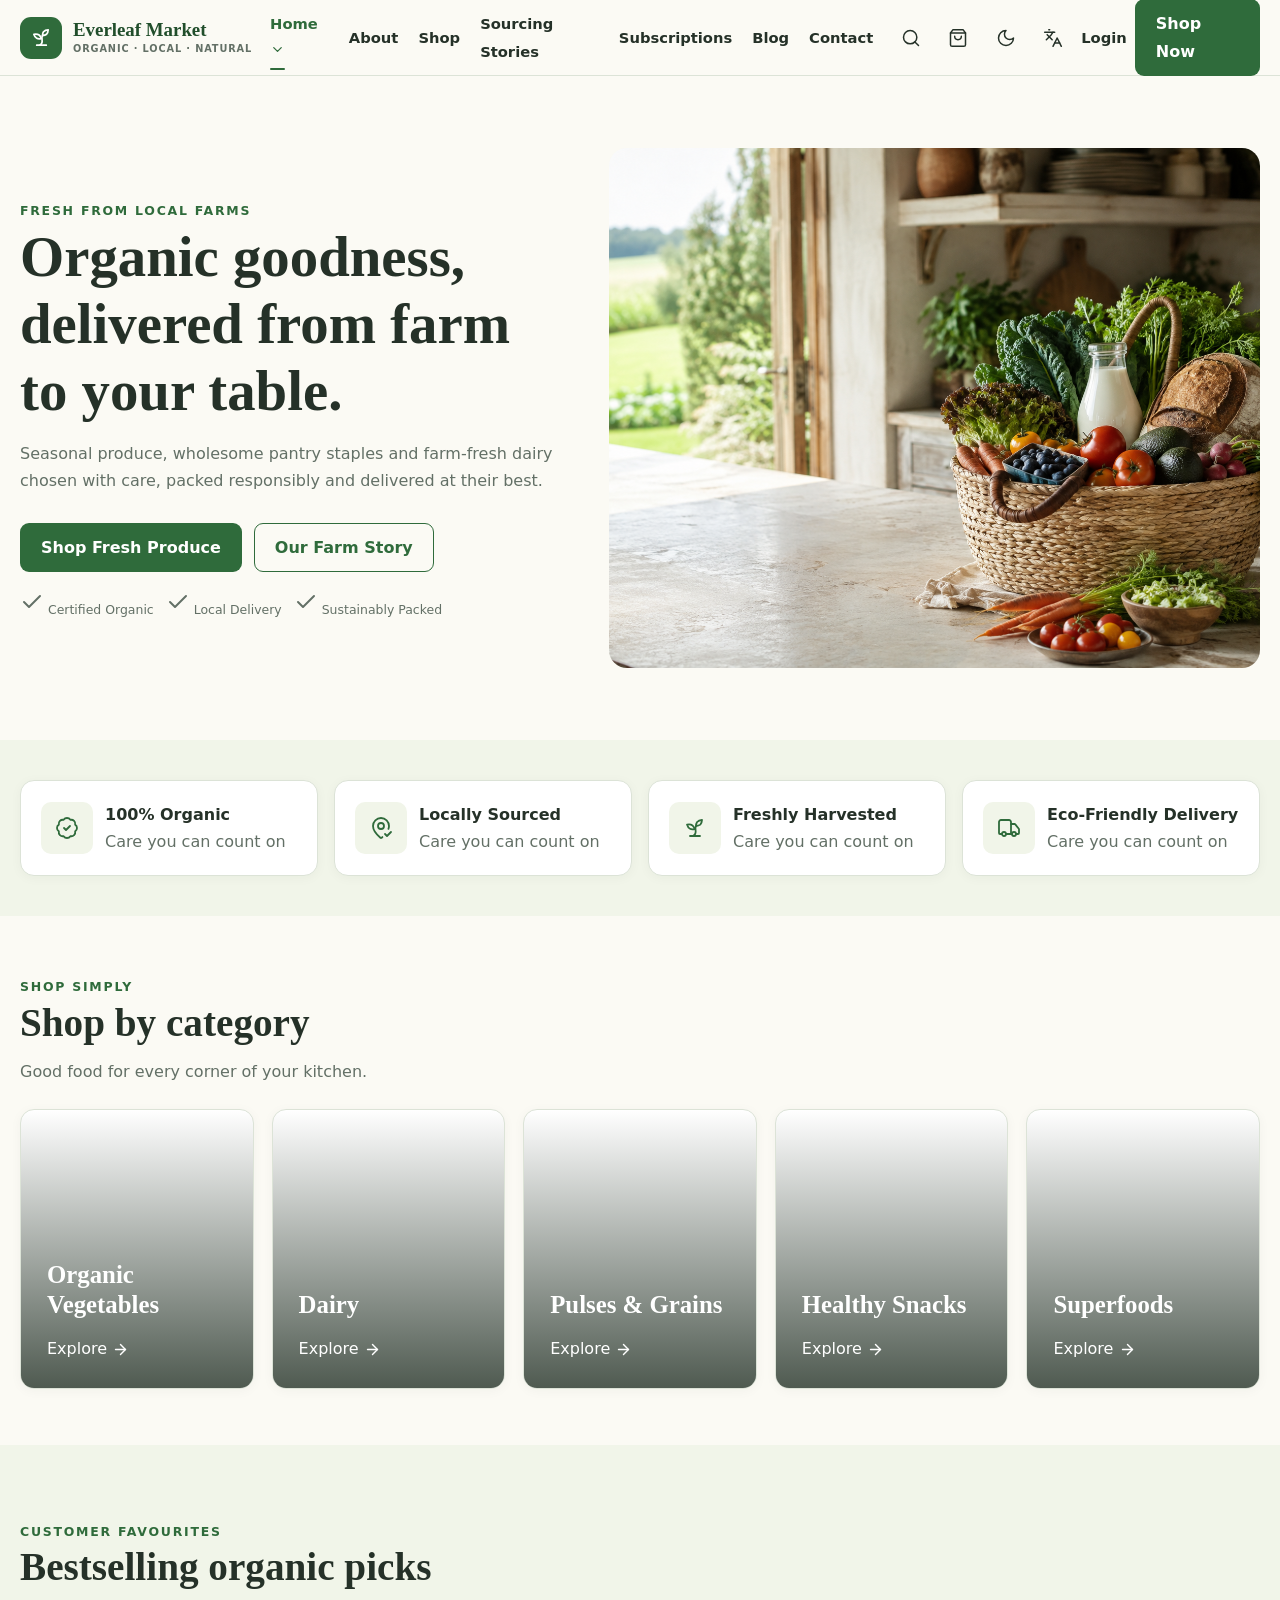
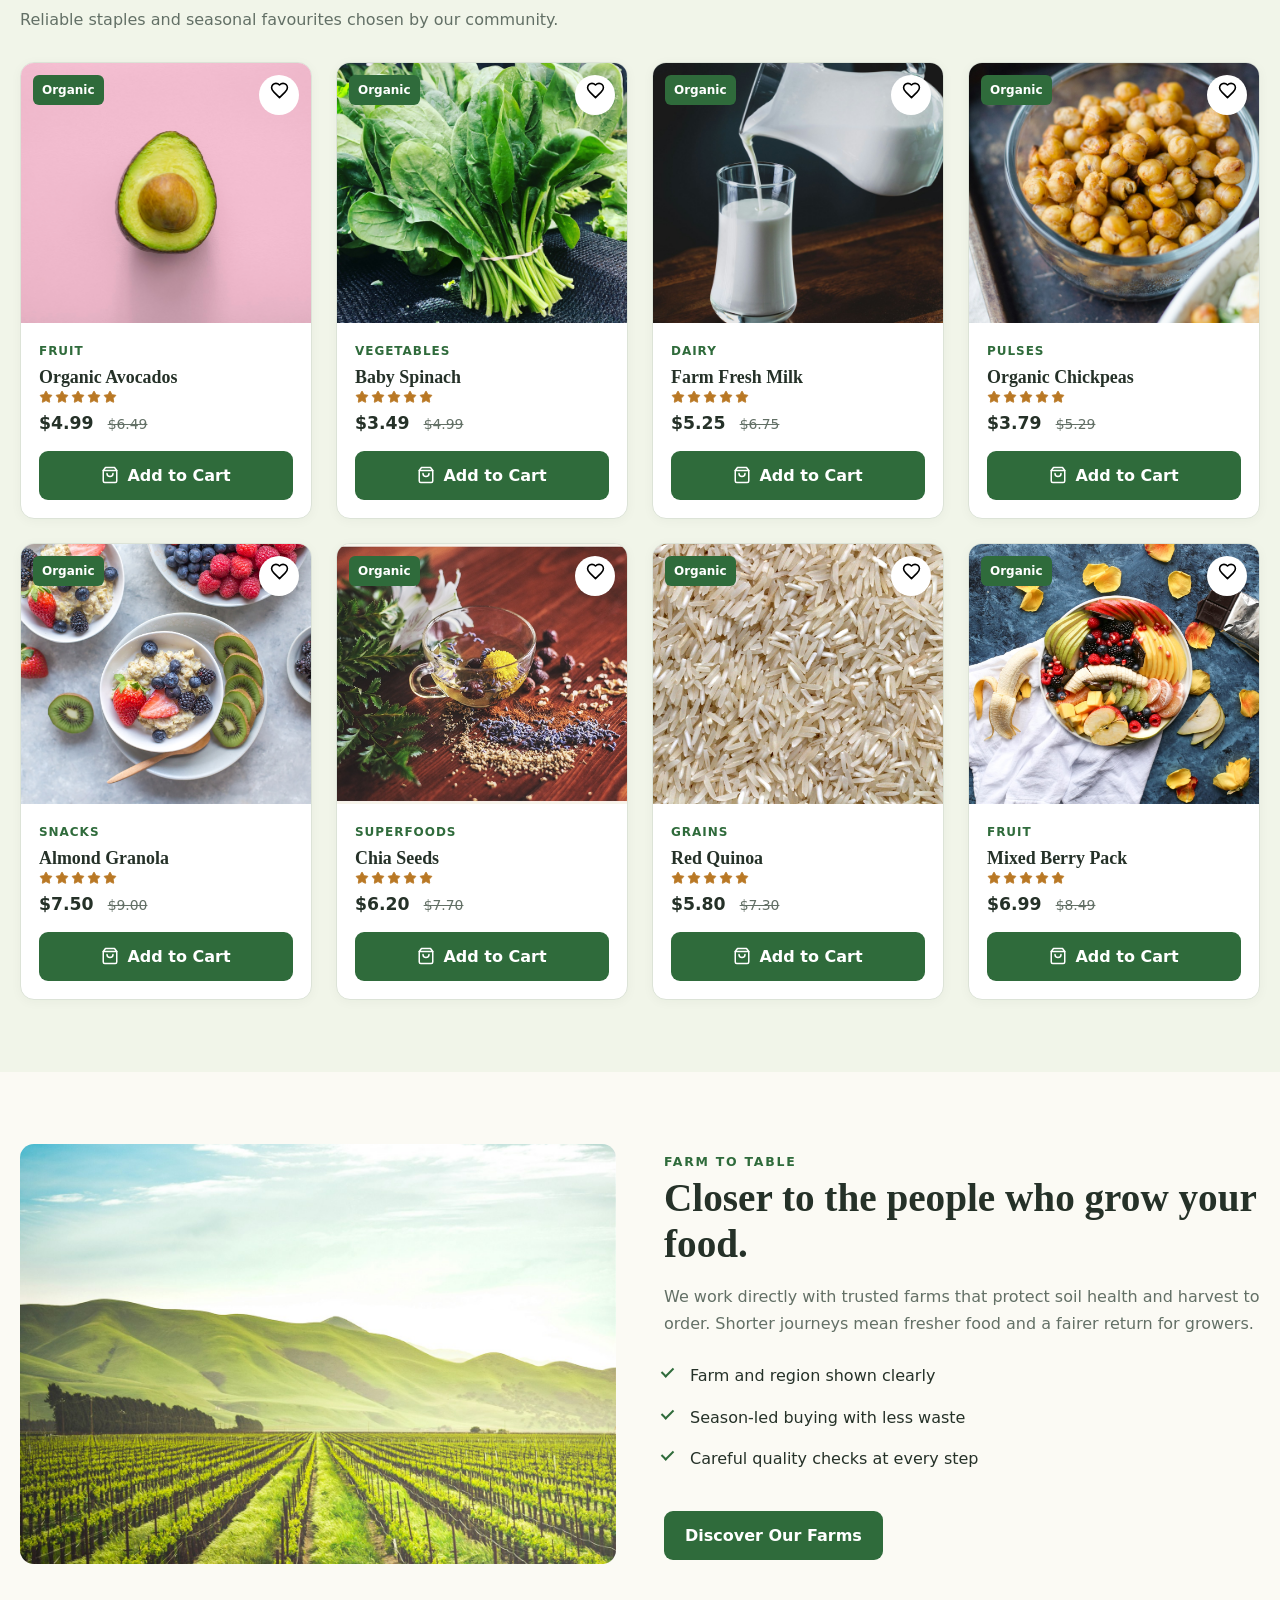
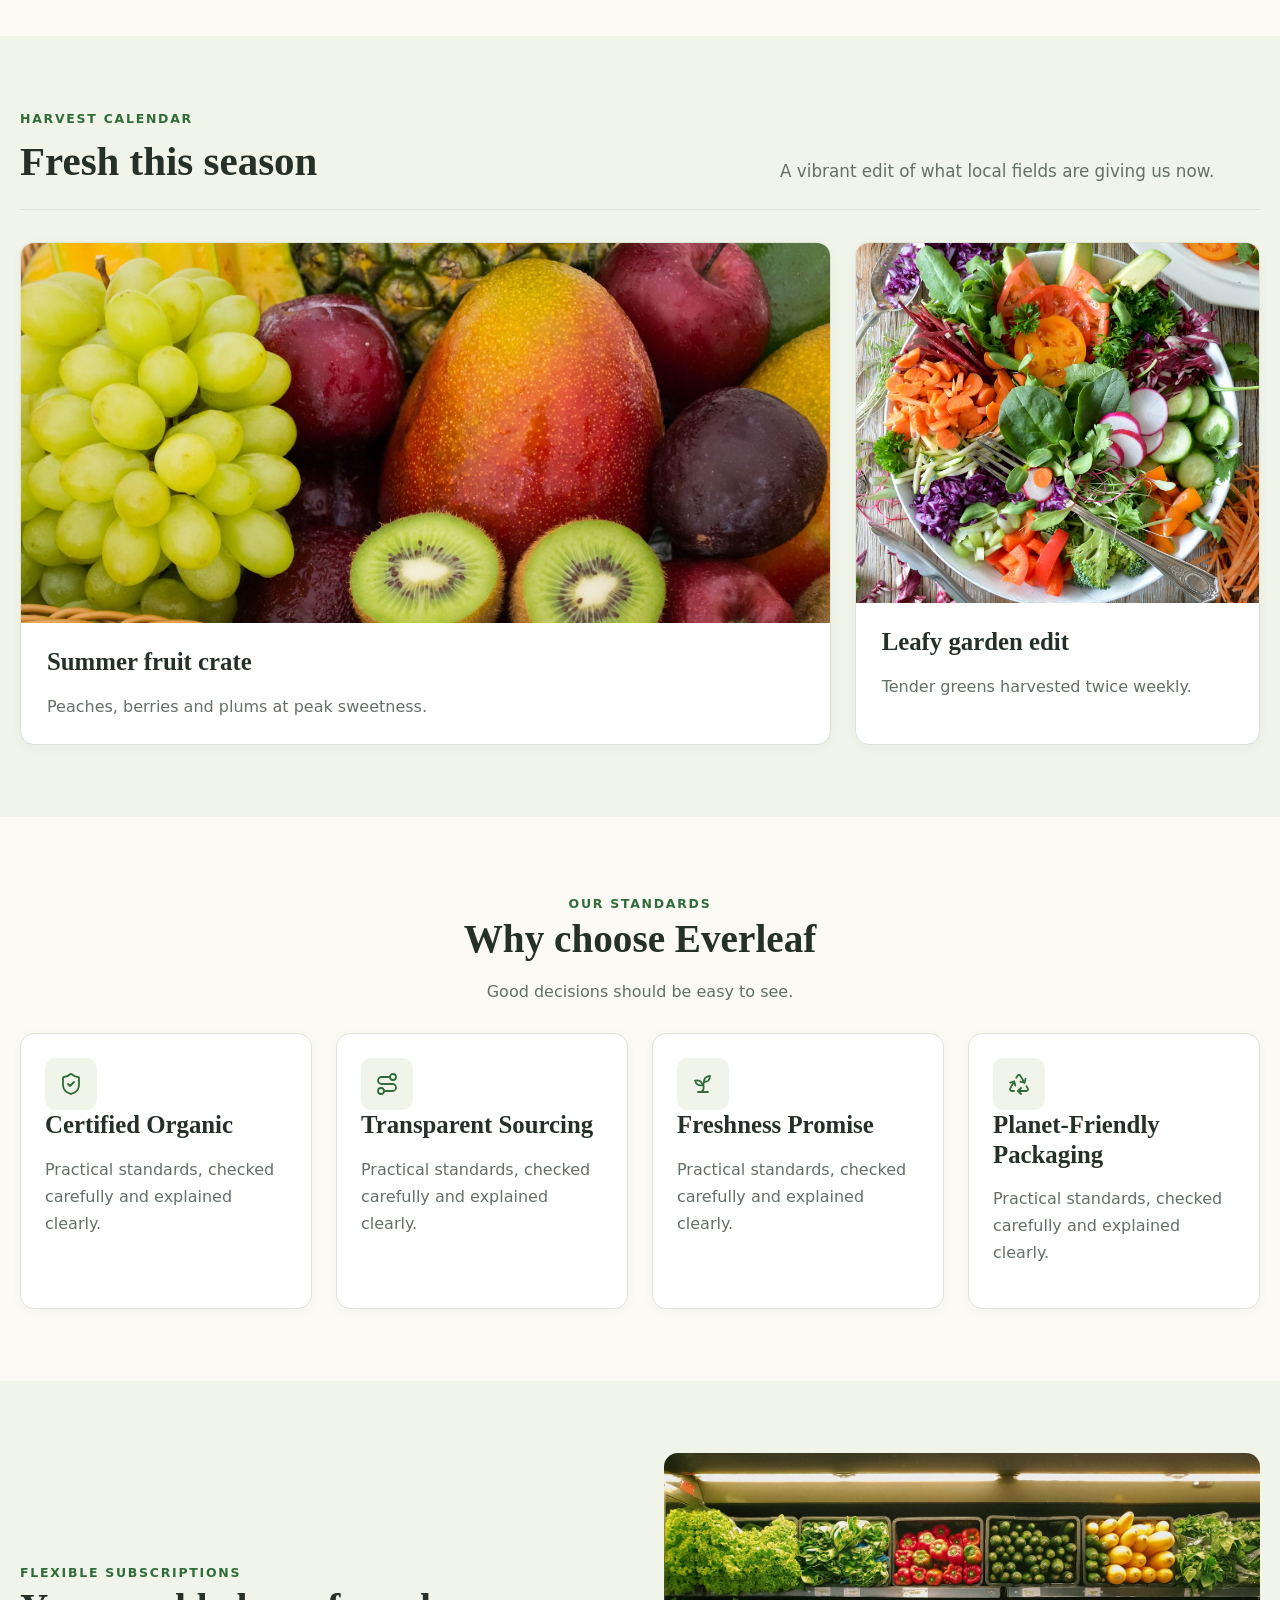
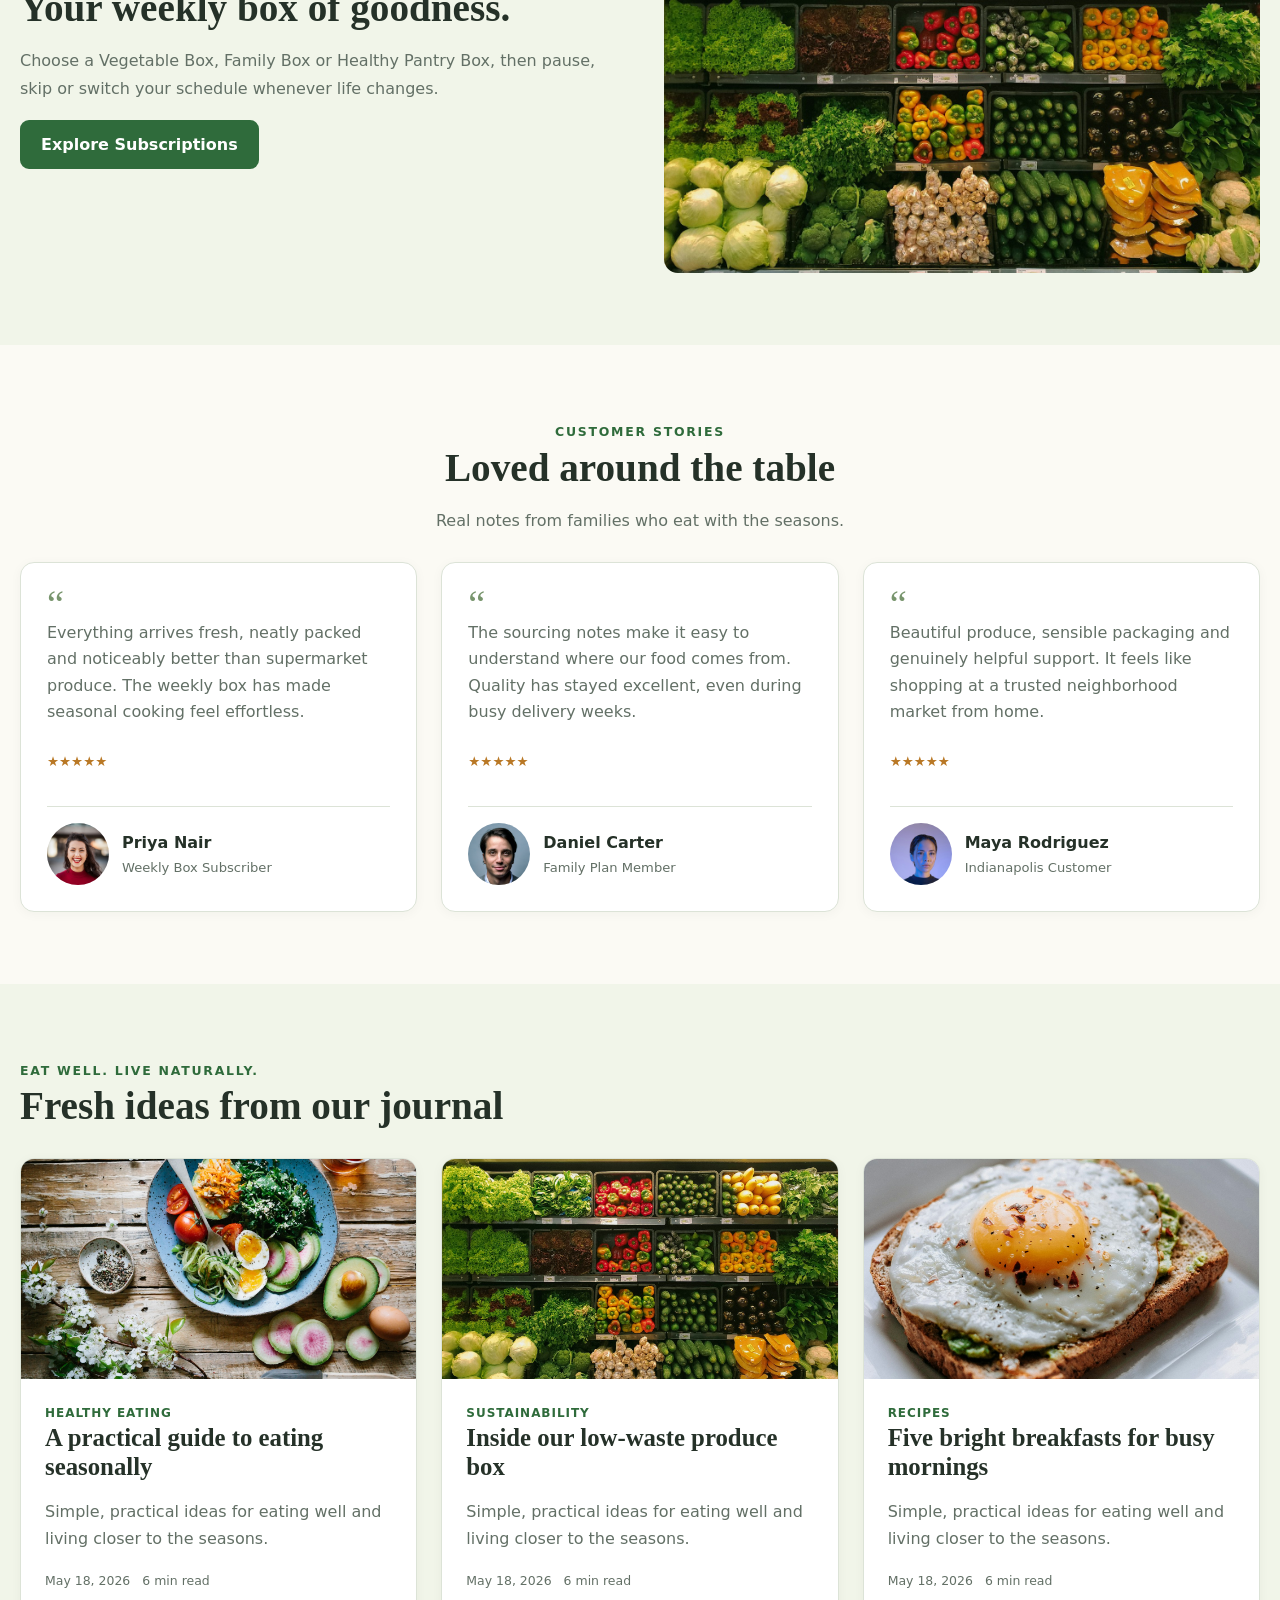
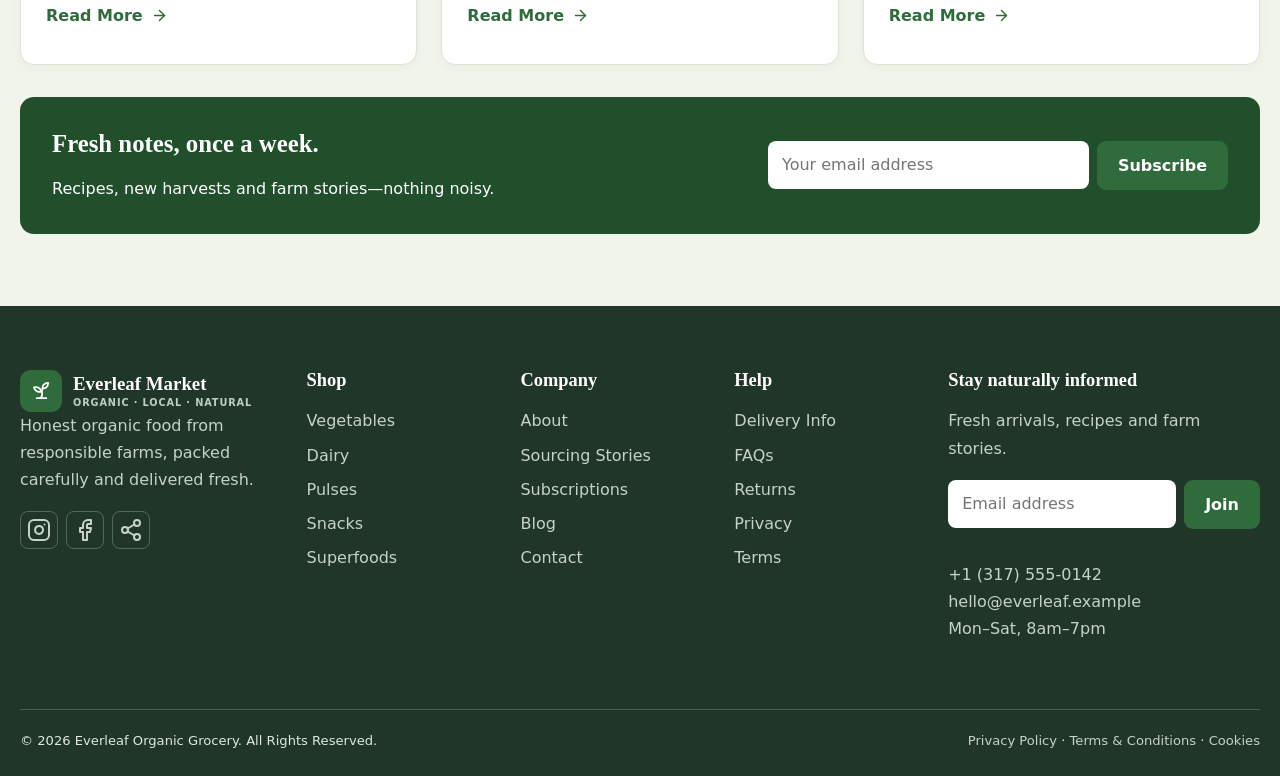
==== index.html @ f235190a "Deploy Organic Grocery website" ====
<!doctype html>
<html lang="en">
<head>
  <meta charset="utf-8">
  <meta name="viewport" content="width=device-width, initial-scale=1">
  <meta http-equiv="refresh" content="0; url=pages/index.html">
  <title>Everleaf Organic Grocery</title>
  <link rel="canonical" href="pages/index.html">
  <script>location.replace('pages/index.html');</script>
</head>
<body>
  <p><a href="pages/index.html">Open Everleaf Organic Grocery</a></p>
</body>
</html>
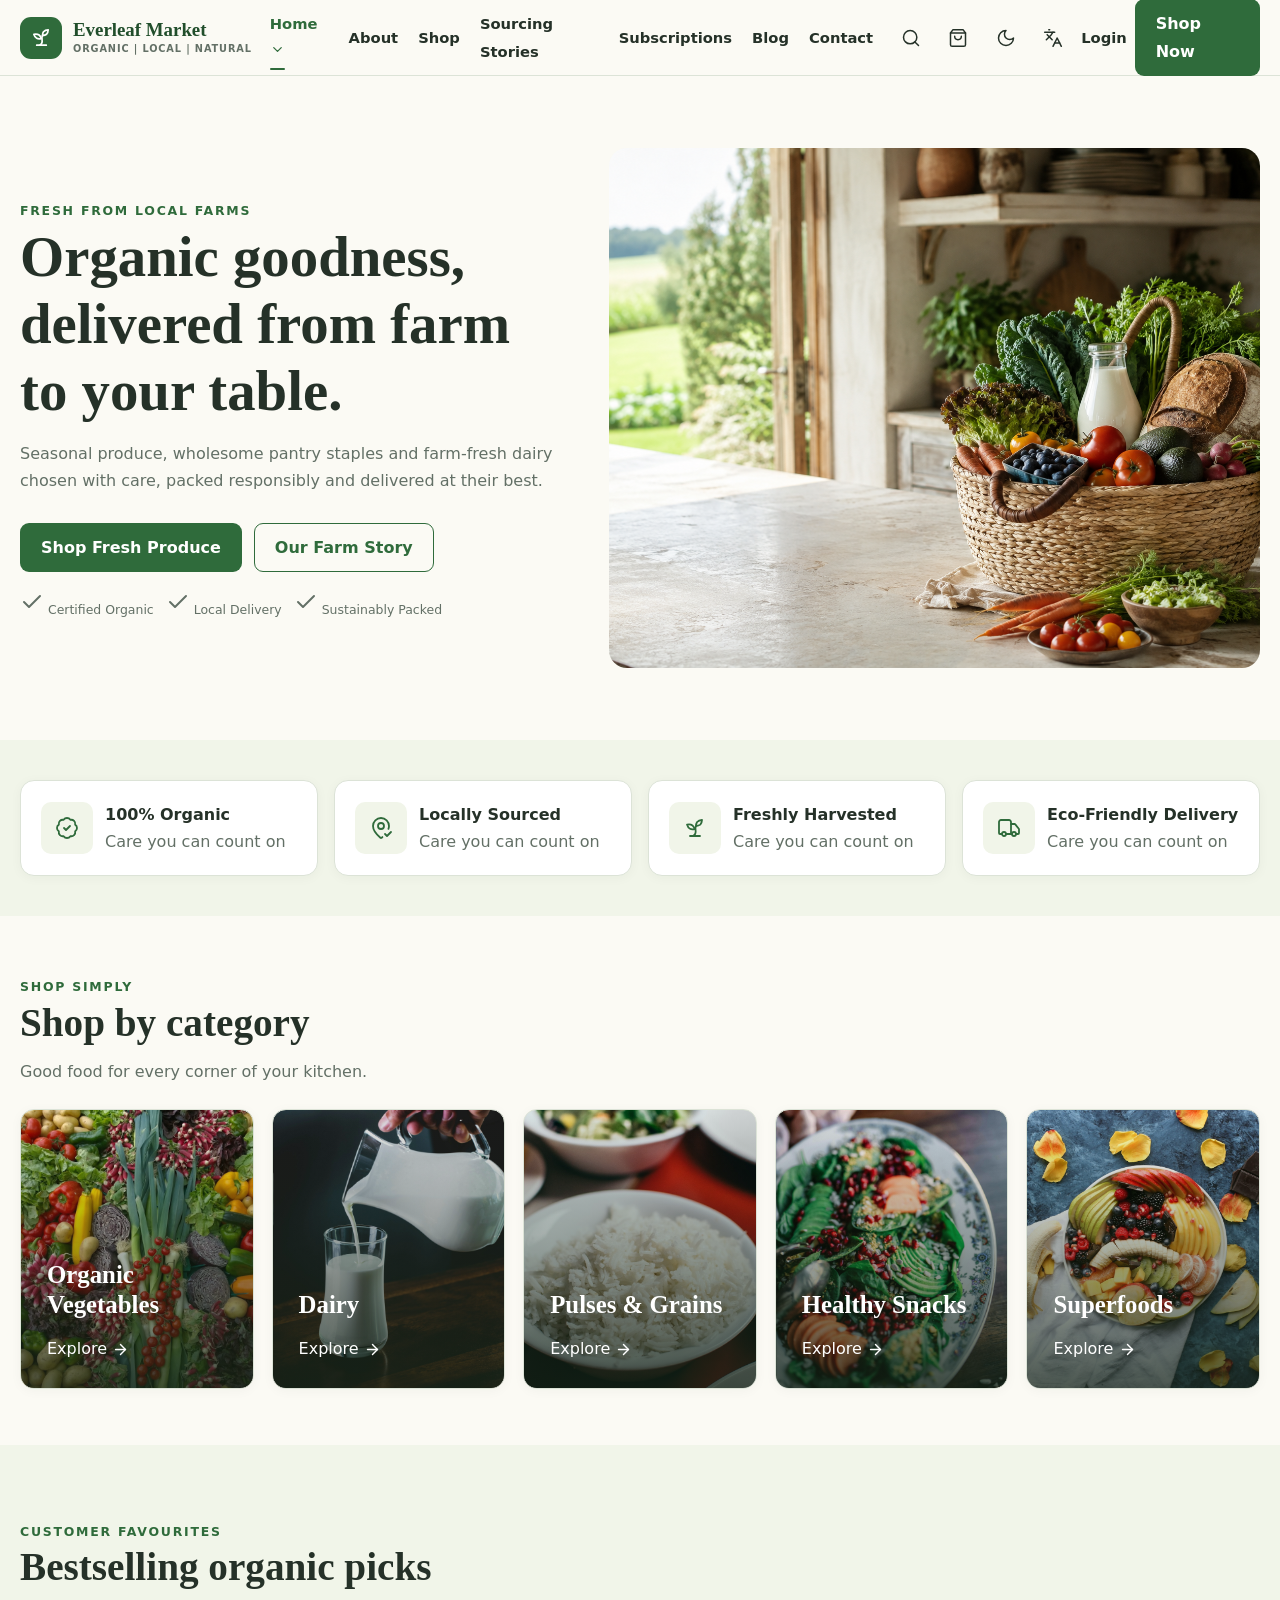
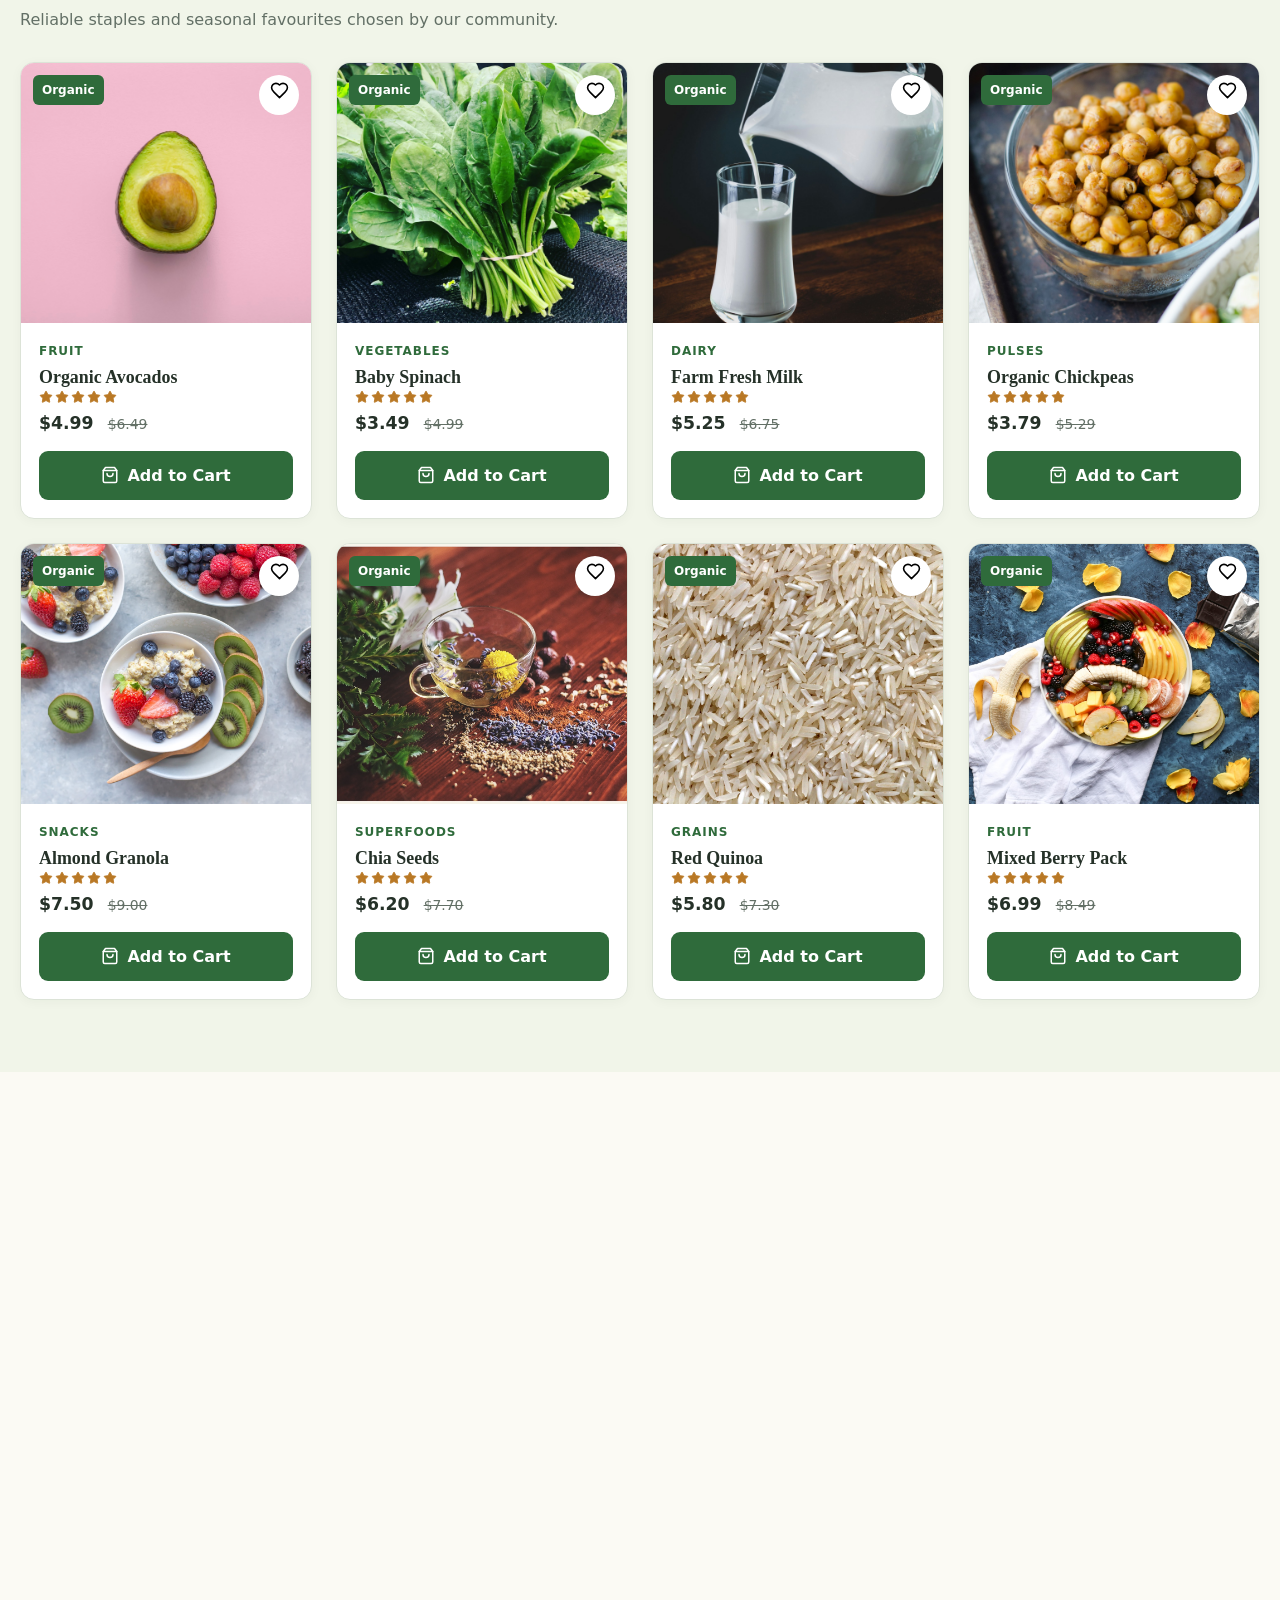
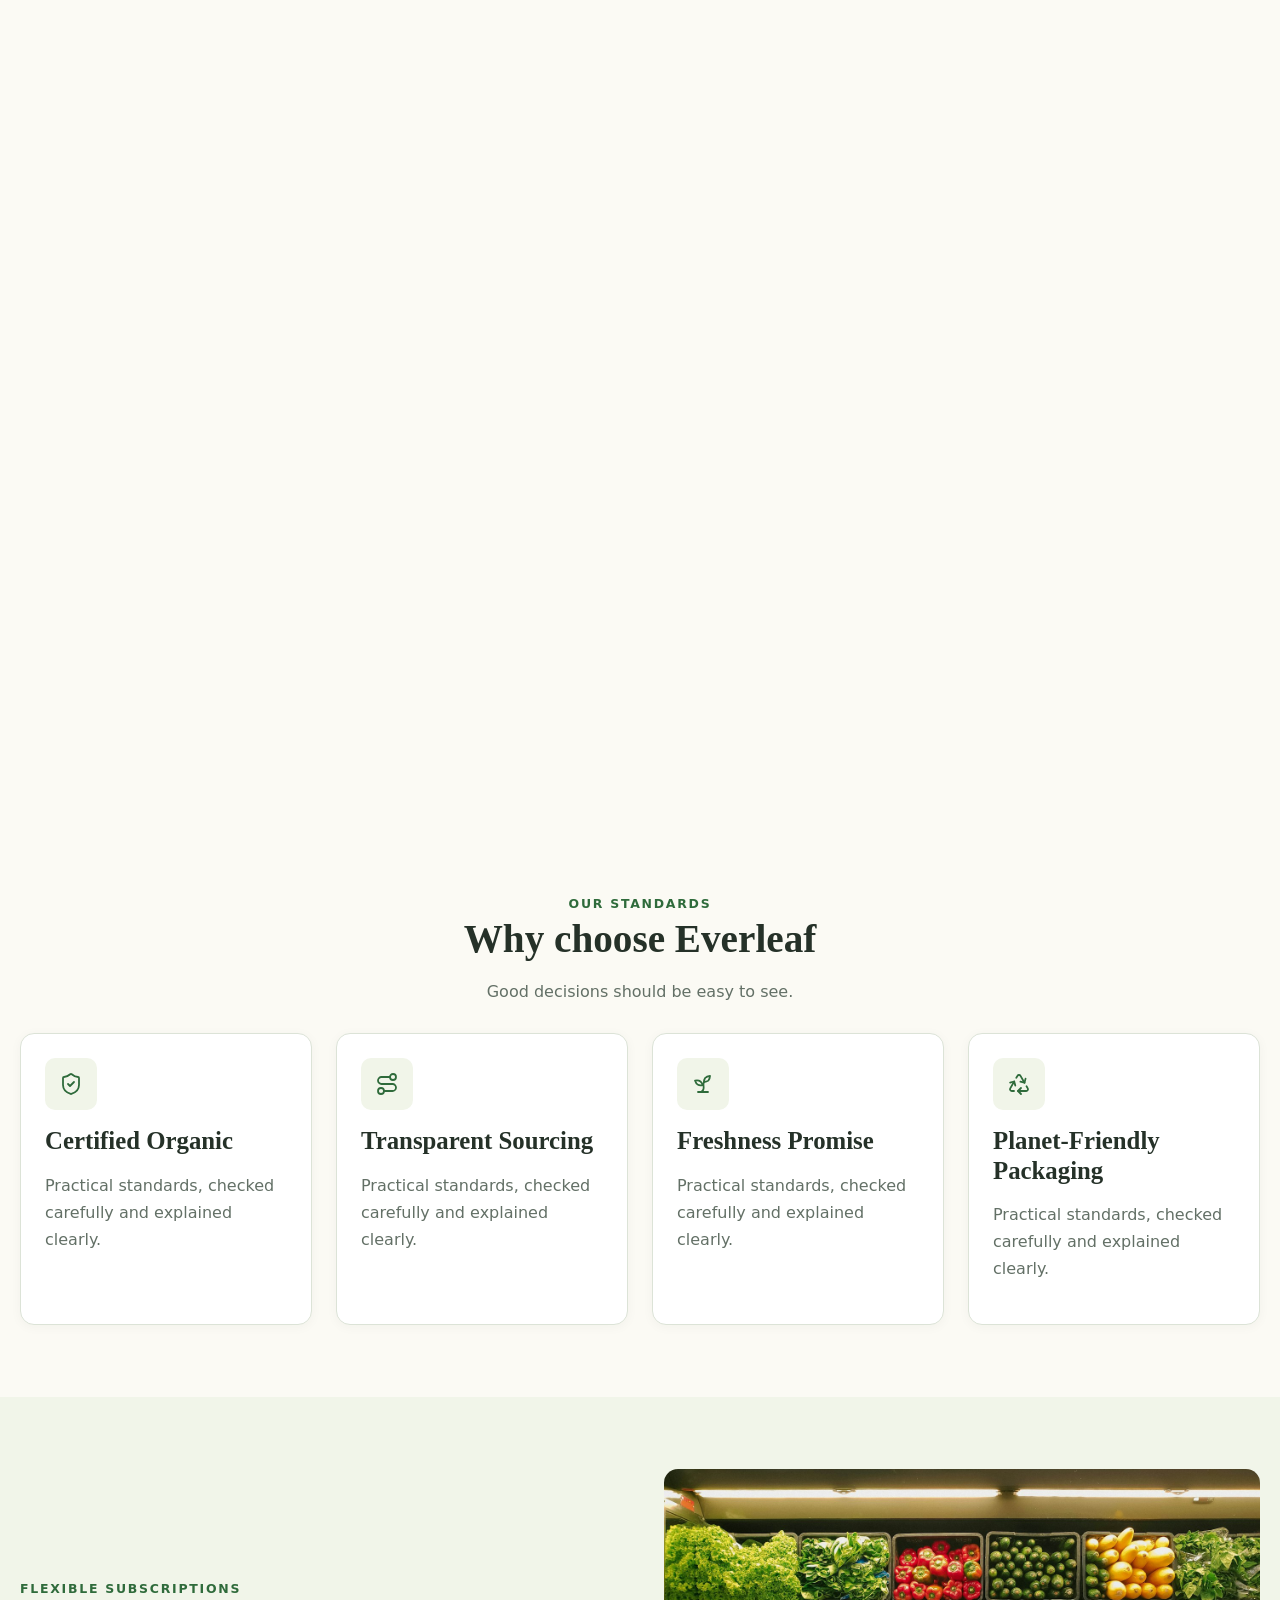
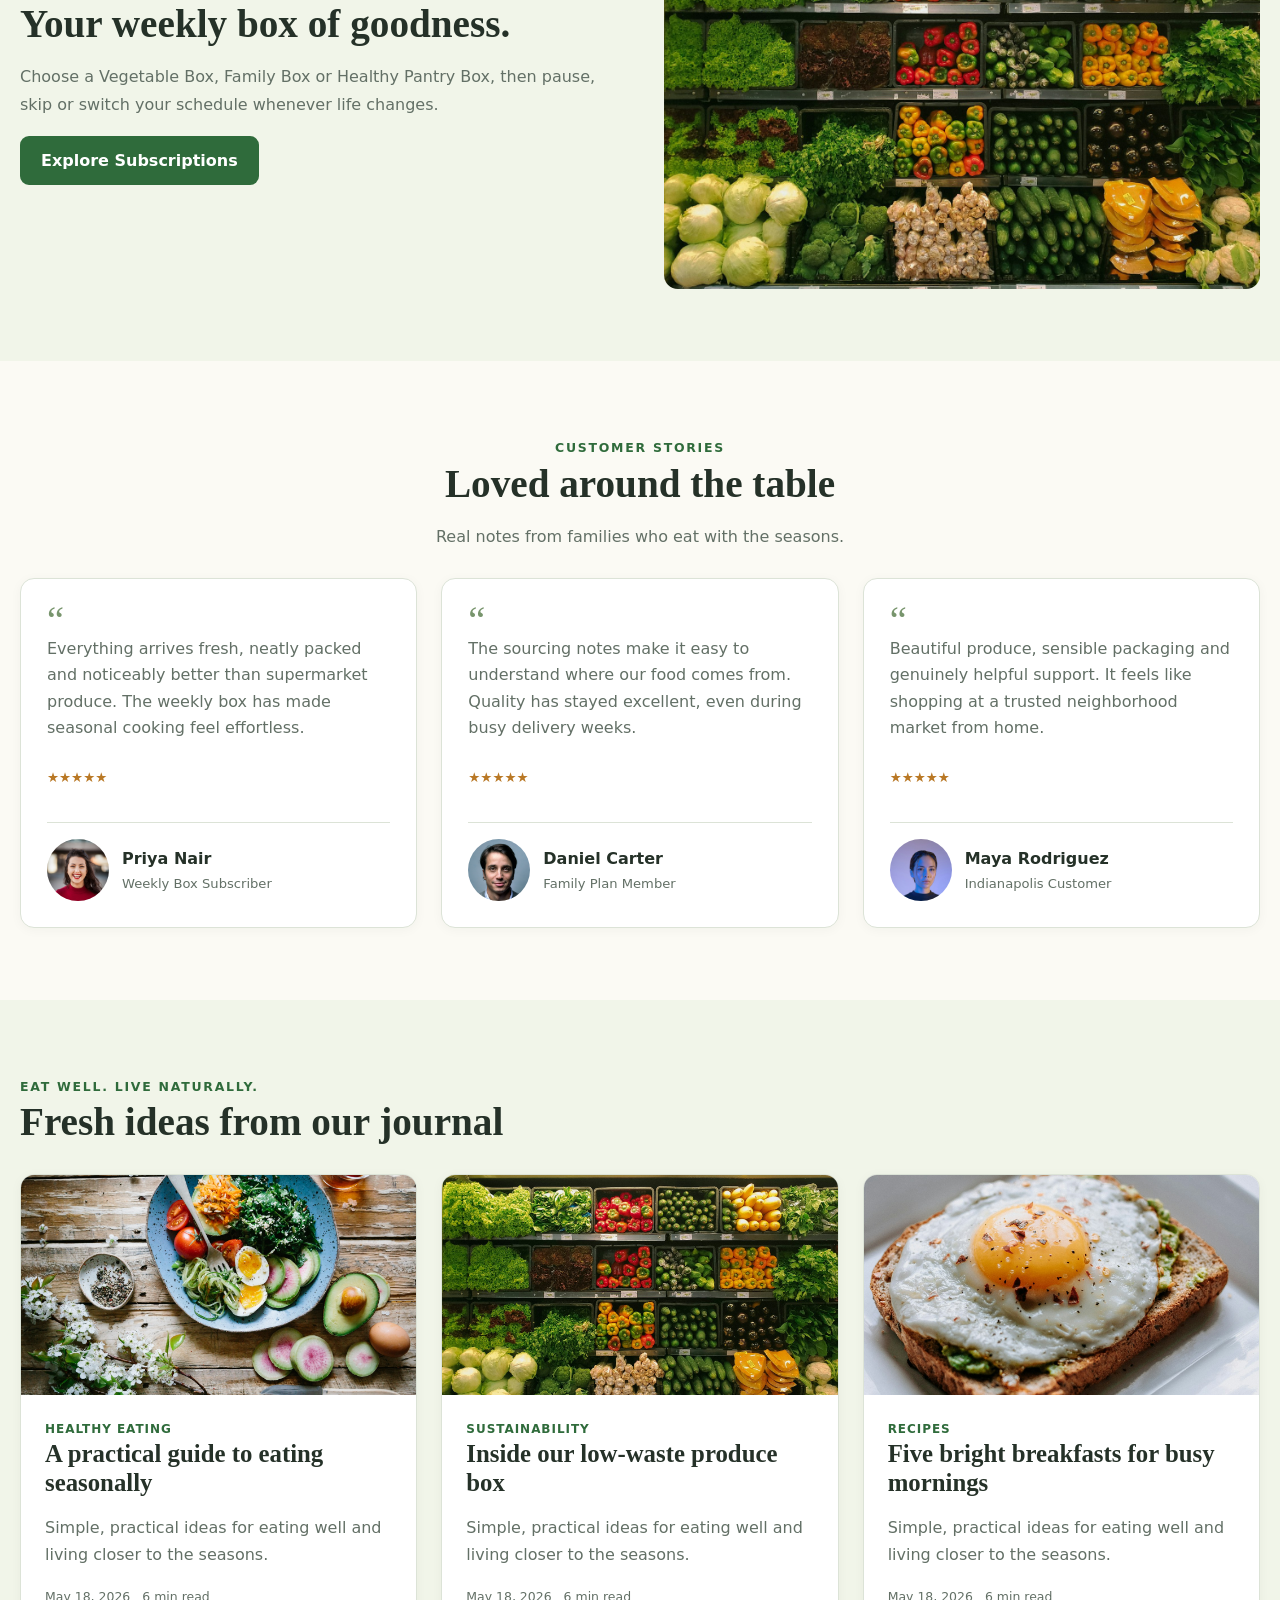
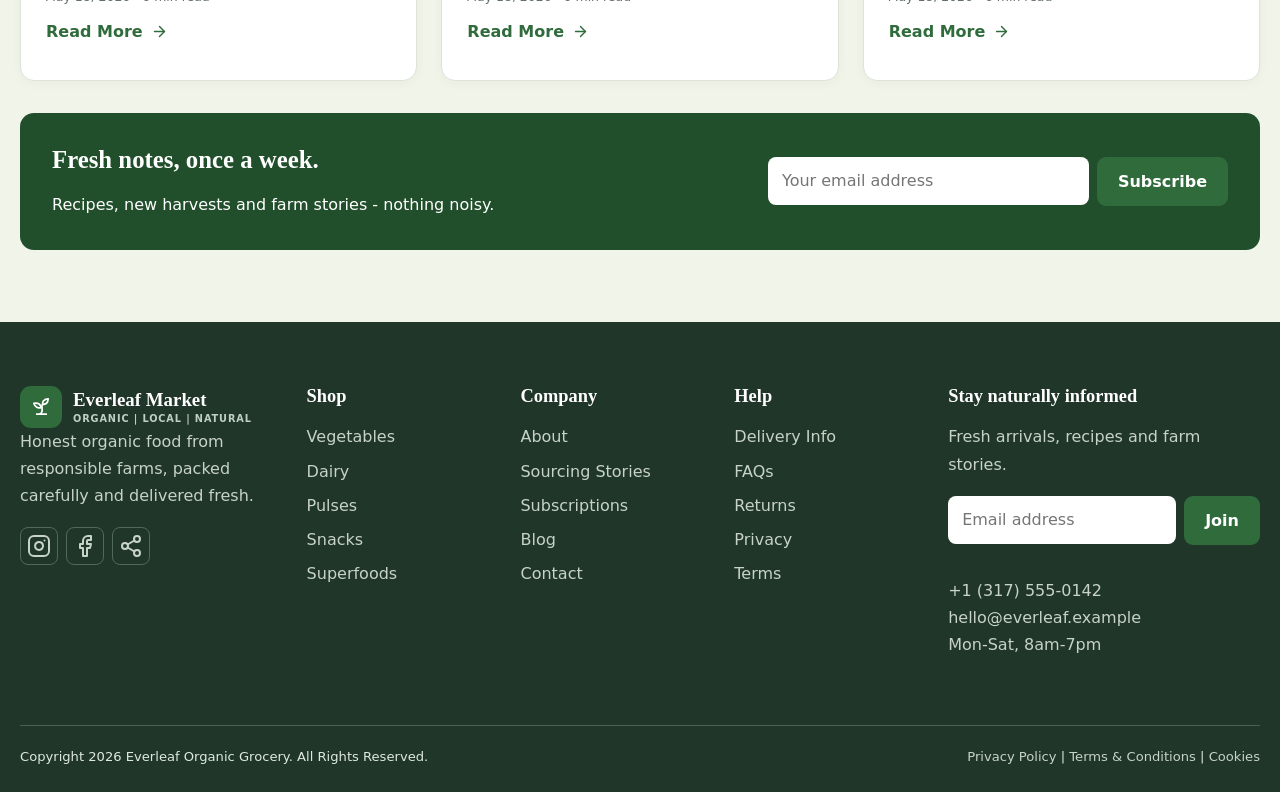
==== commit 538dda7d: "Refine website text forms and styling" ====
--- a/index.html
+++ b/index.html
@@ -1,14 +1,16 @@
 <!doctype html>
 <html lang="en">
-<head>
-  <meta charset="utf-8">
-  <meta name="viewport" content="width=device-width, initial-scale=1">
-  <meta http-equiv="refresh" content="0; url=pages/index.html">
-  <title>Everleaf Organic Grocery</title>
-  <link rel="canonical" href="pages/index.html">
-  <script>location.replace('pages/index.html');</script>
-</head>
-<body>
-  <p><a href="pages/index.html">Open Everleaf Organic Grocery</a></p>
-</body>
+    <head>
+        <meta charset="utf-8" />
+        <meta name="viewport" content="width=device-width, initial-scale=1" />
+        <meta http-equiv="refresh" content="0; url=pages/index.html" />
+        <title>Everleaf Organic Grocery</title>
+        <link rel="canonical" href="pages/index.html" />
+        <script>
+            location.replace("pages/index.html");
+        </script>
+    </head>
+    <body>
+        <p><a href="pages/index.html">Open Everleaf Organic Grocery</a></p>
+    </body>
 </html>
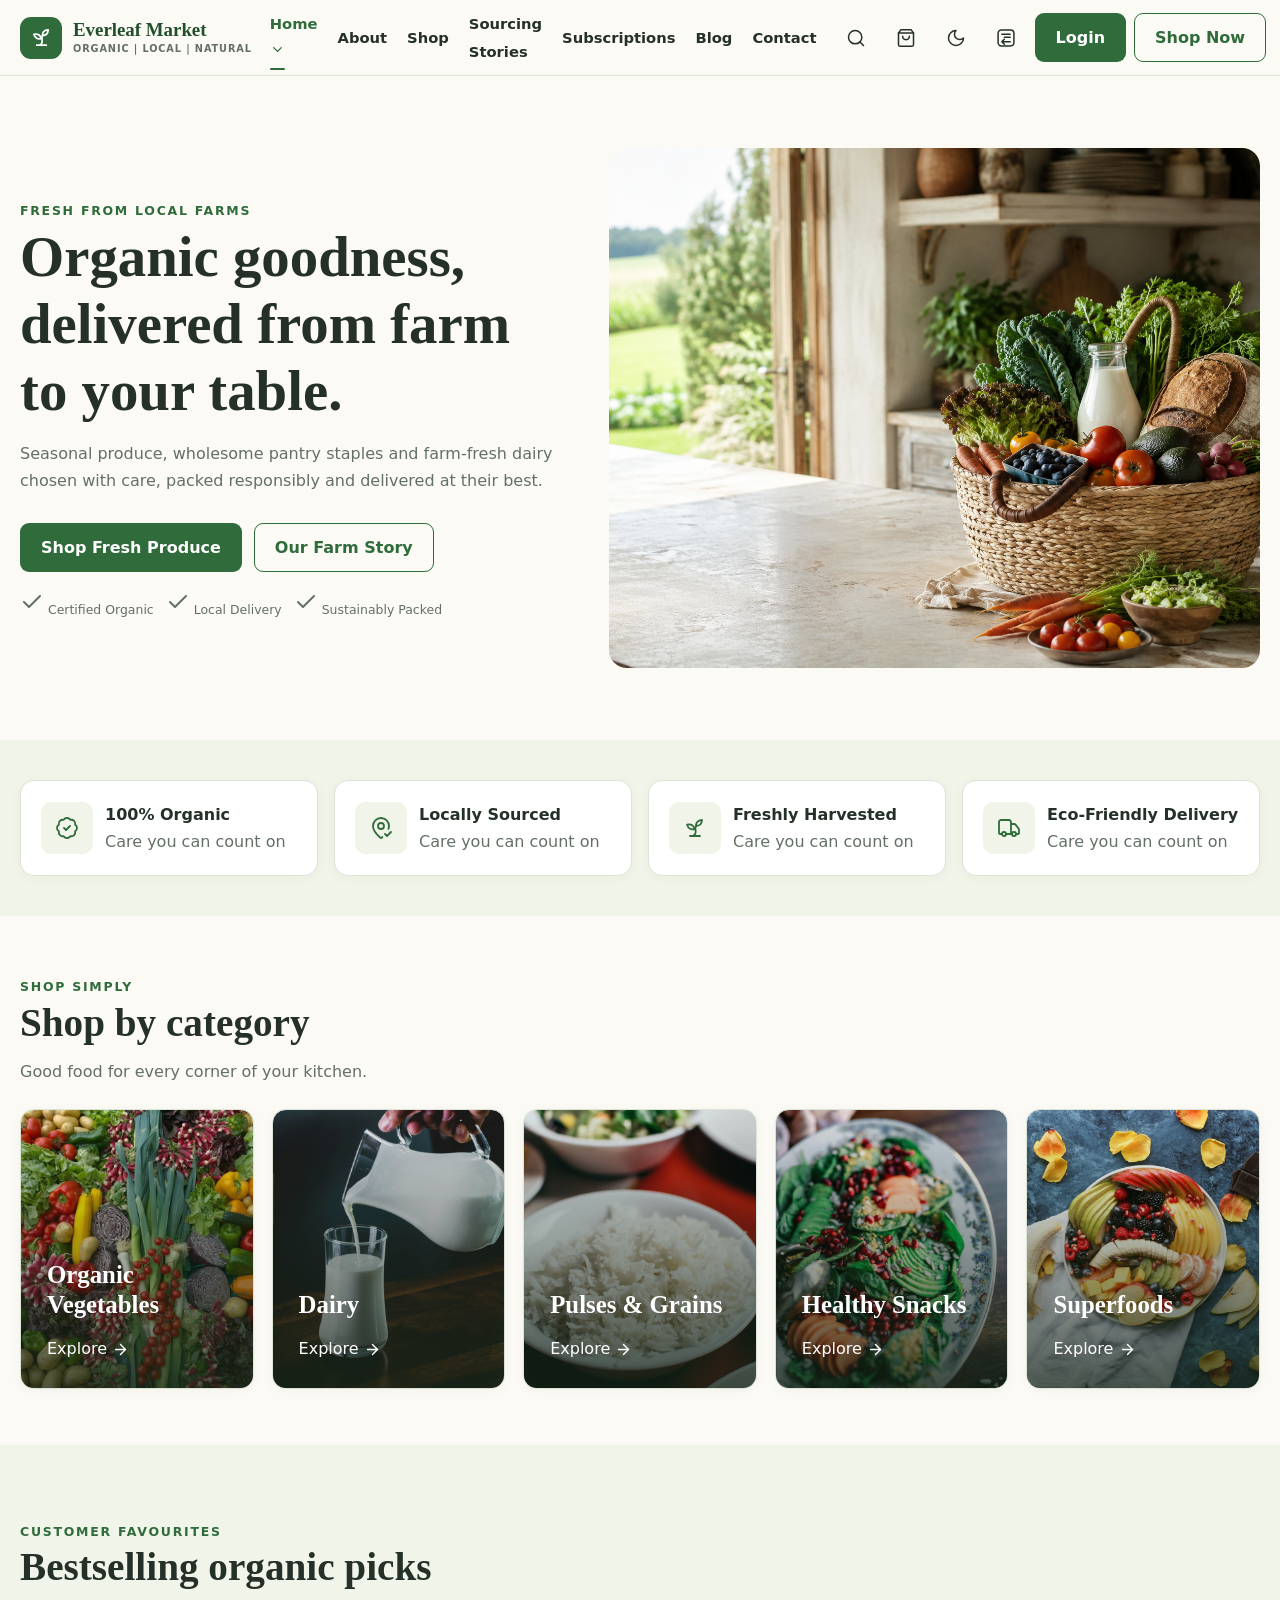
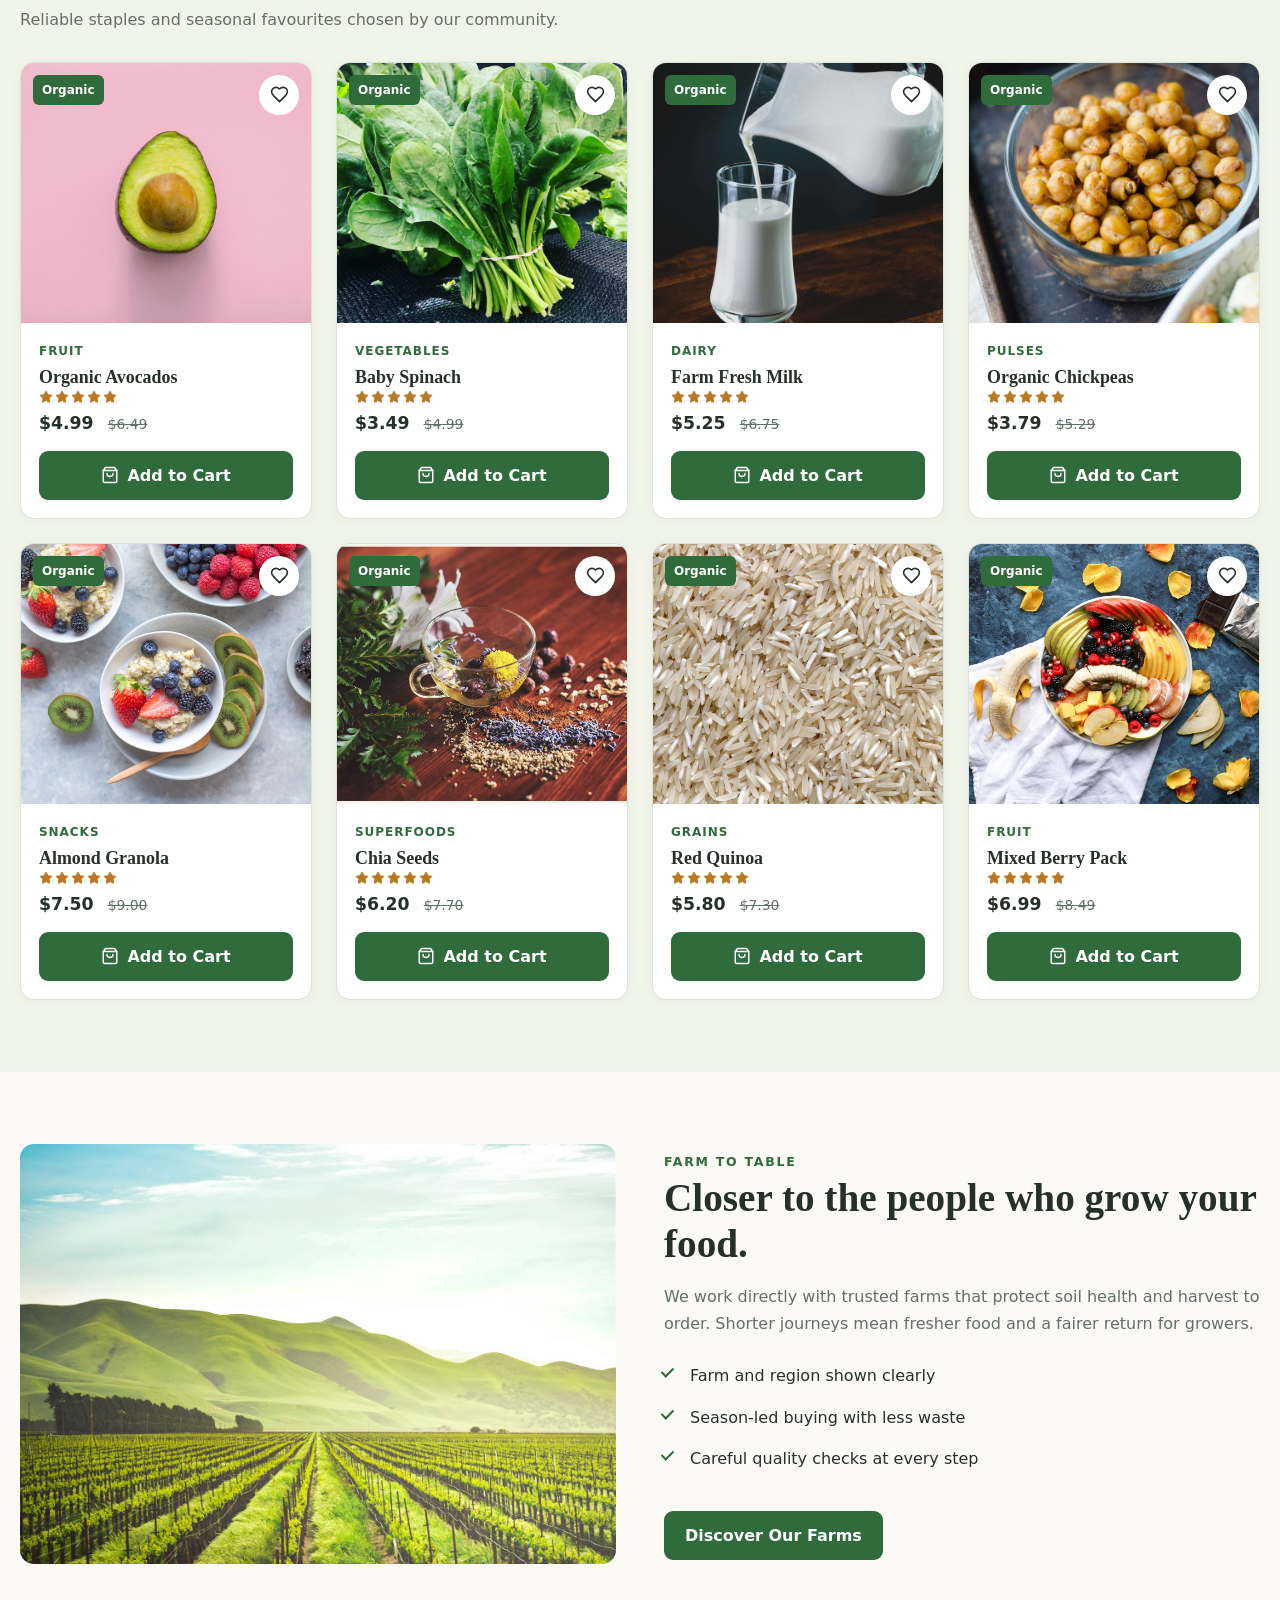
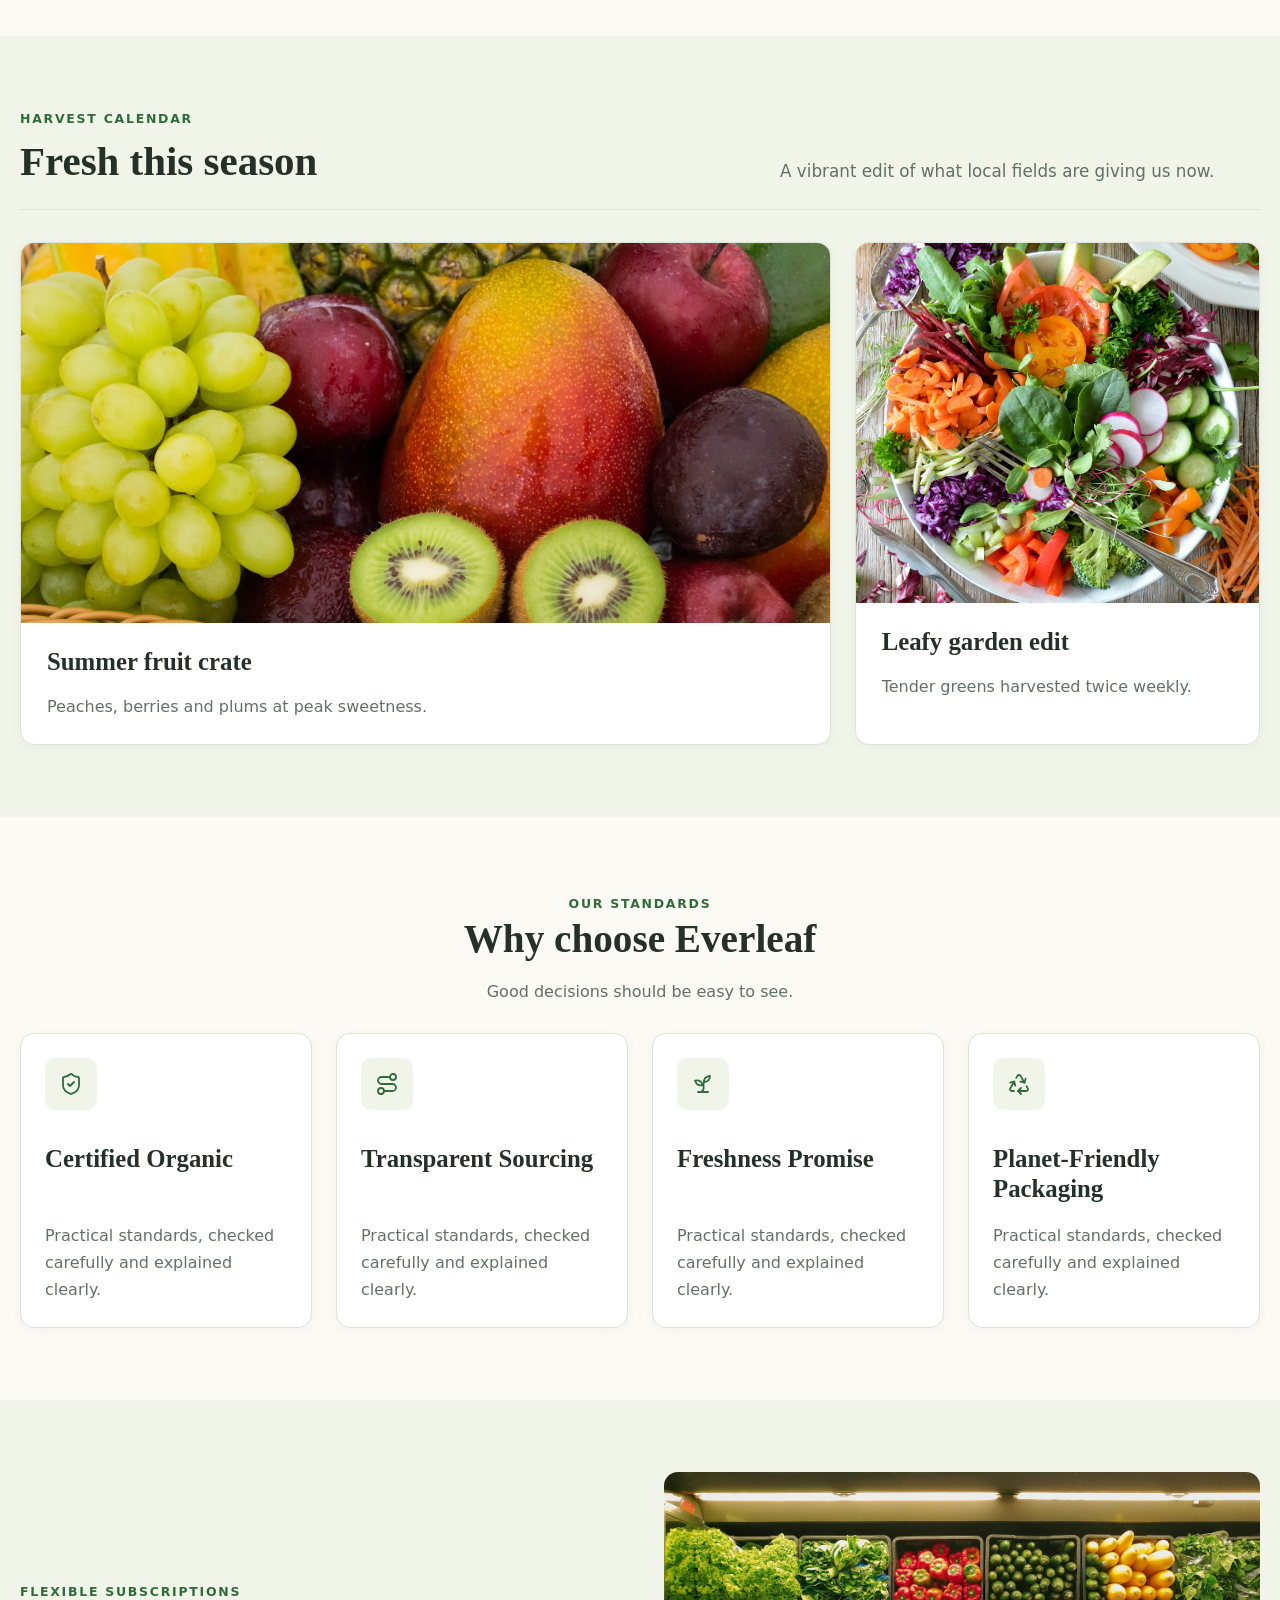
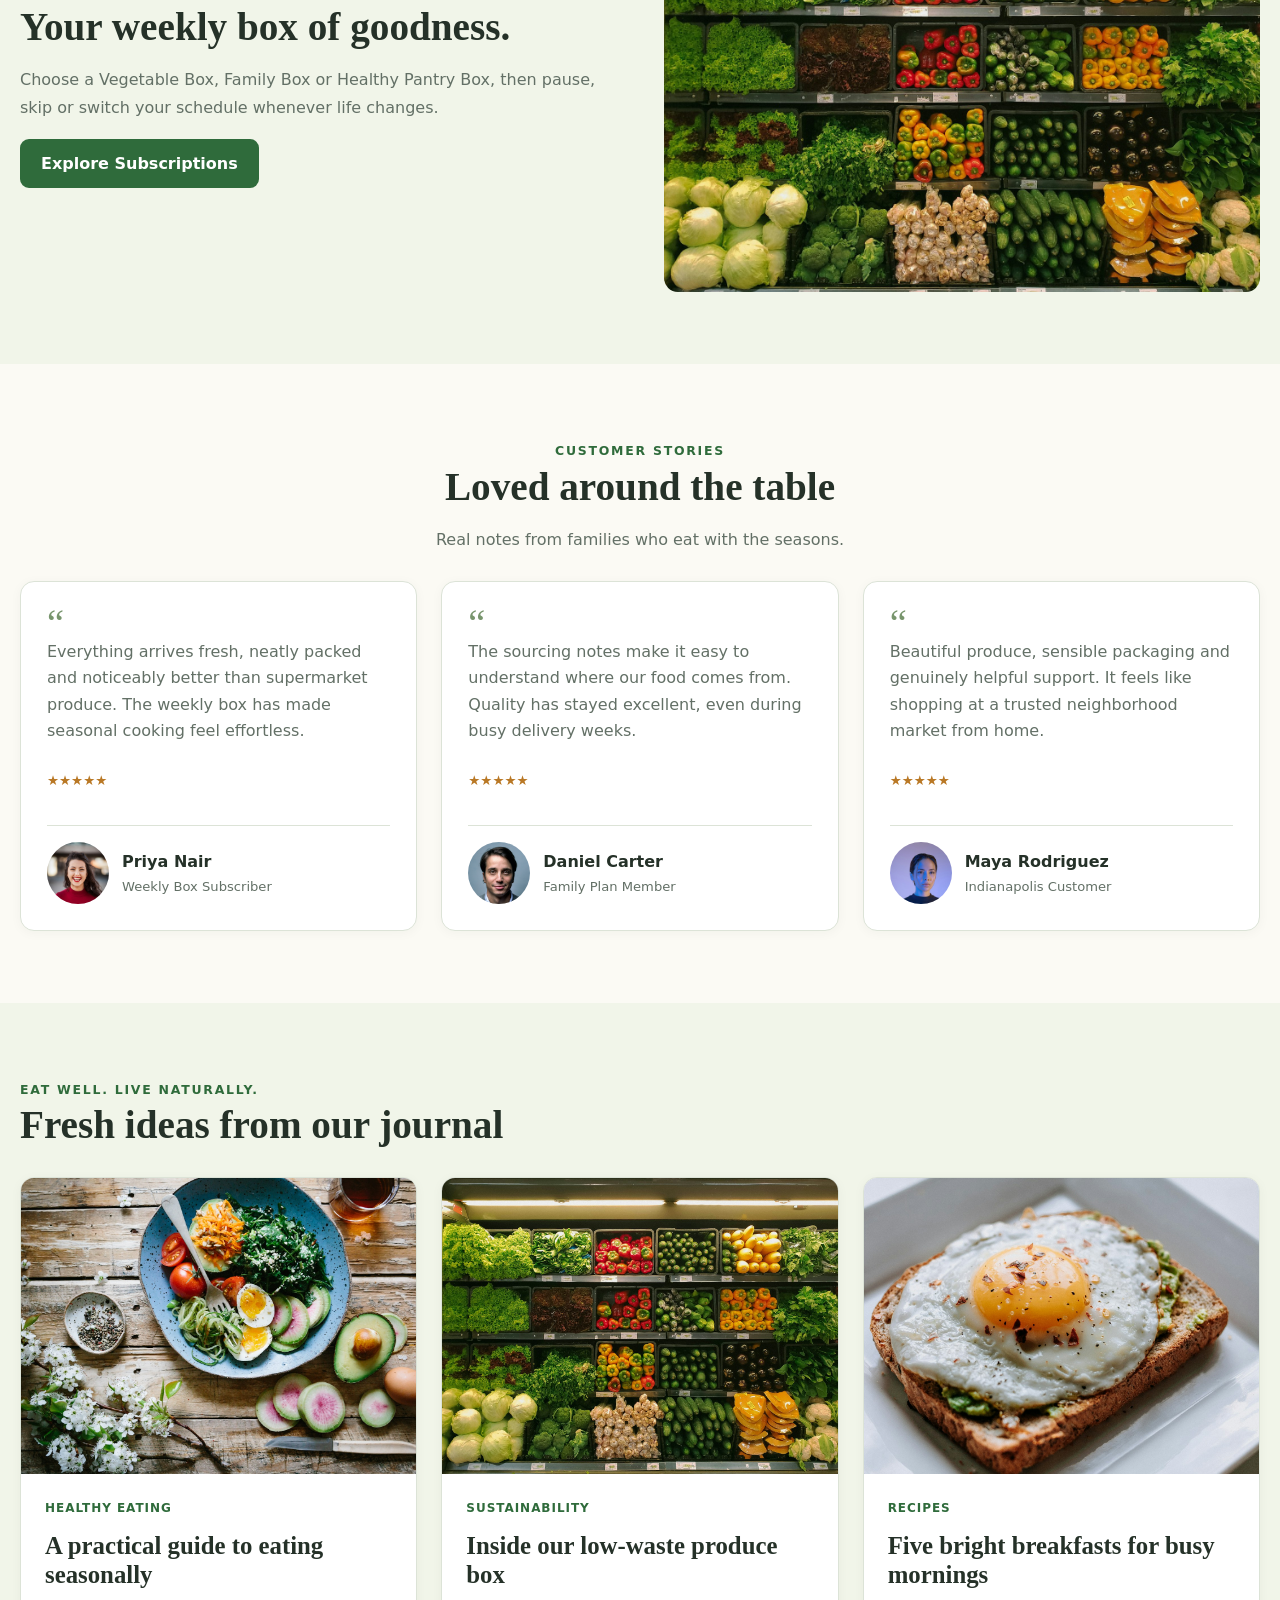
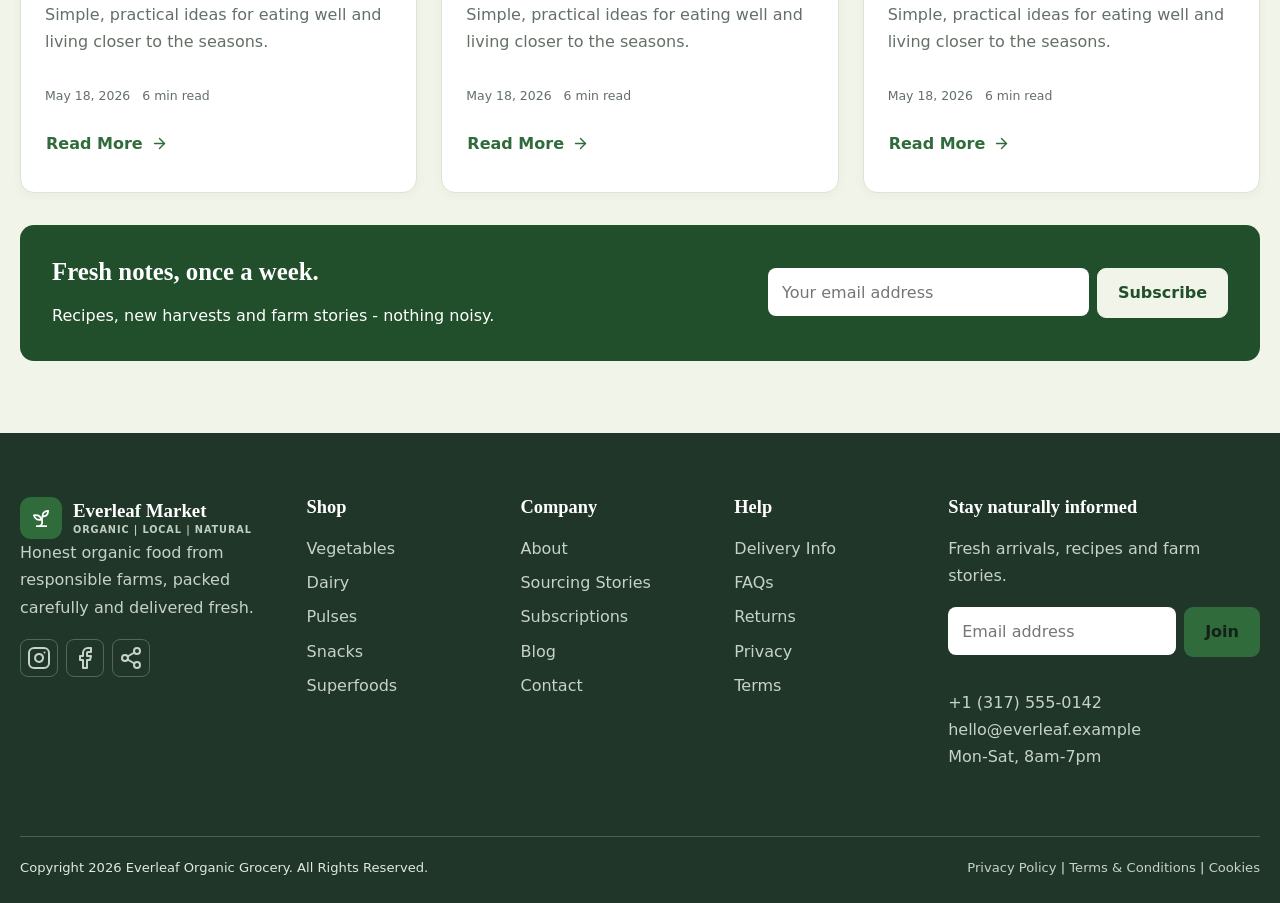
==== commit 7f4c9df4: "Update site navigation, blog articles, and responsive styling" ====
--- a/index.html
+++ b/index.html
@@ -5,6 +5,8 @@
         <meta name="viewport" content="width=device-width, initial-scale=1" />
         <meta http-equiv="refresh" content="0; url=pages/index.html" />
         <title>Everleaf Organic Grocery</title>
+        <link rel="icon" href="favicon.ico" sizes="16x16 32x32 48x48" />
+        <link rel="icon" type="image/svg+xml" href="assets/images/favicon.svg" sizes="any" />
         <link rel="canonical" href="pages/index.html" />
         <script>
             location.replace("pages/index.html");
